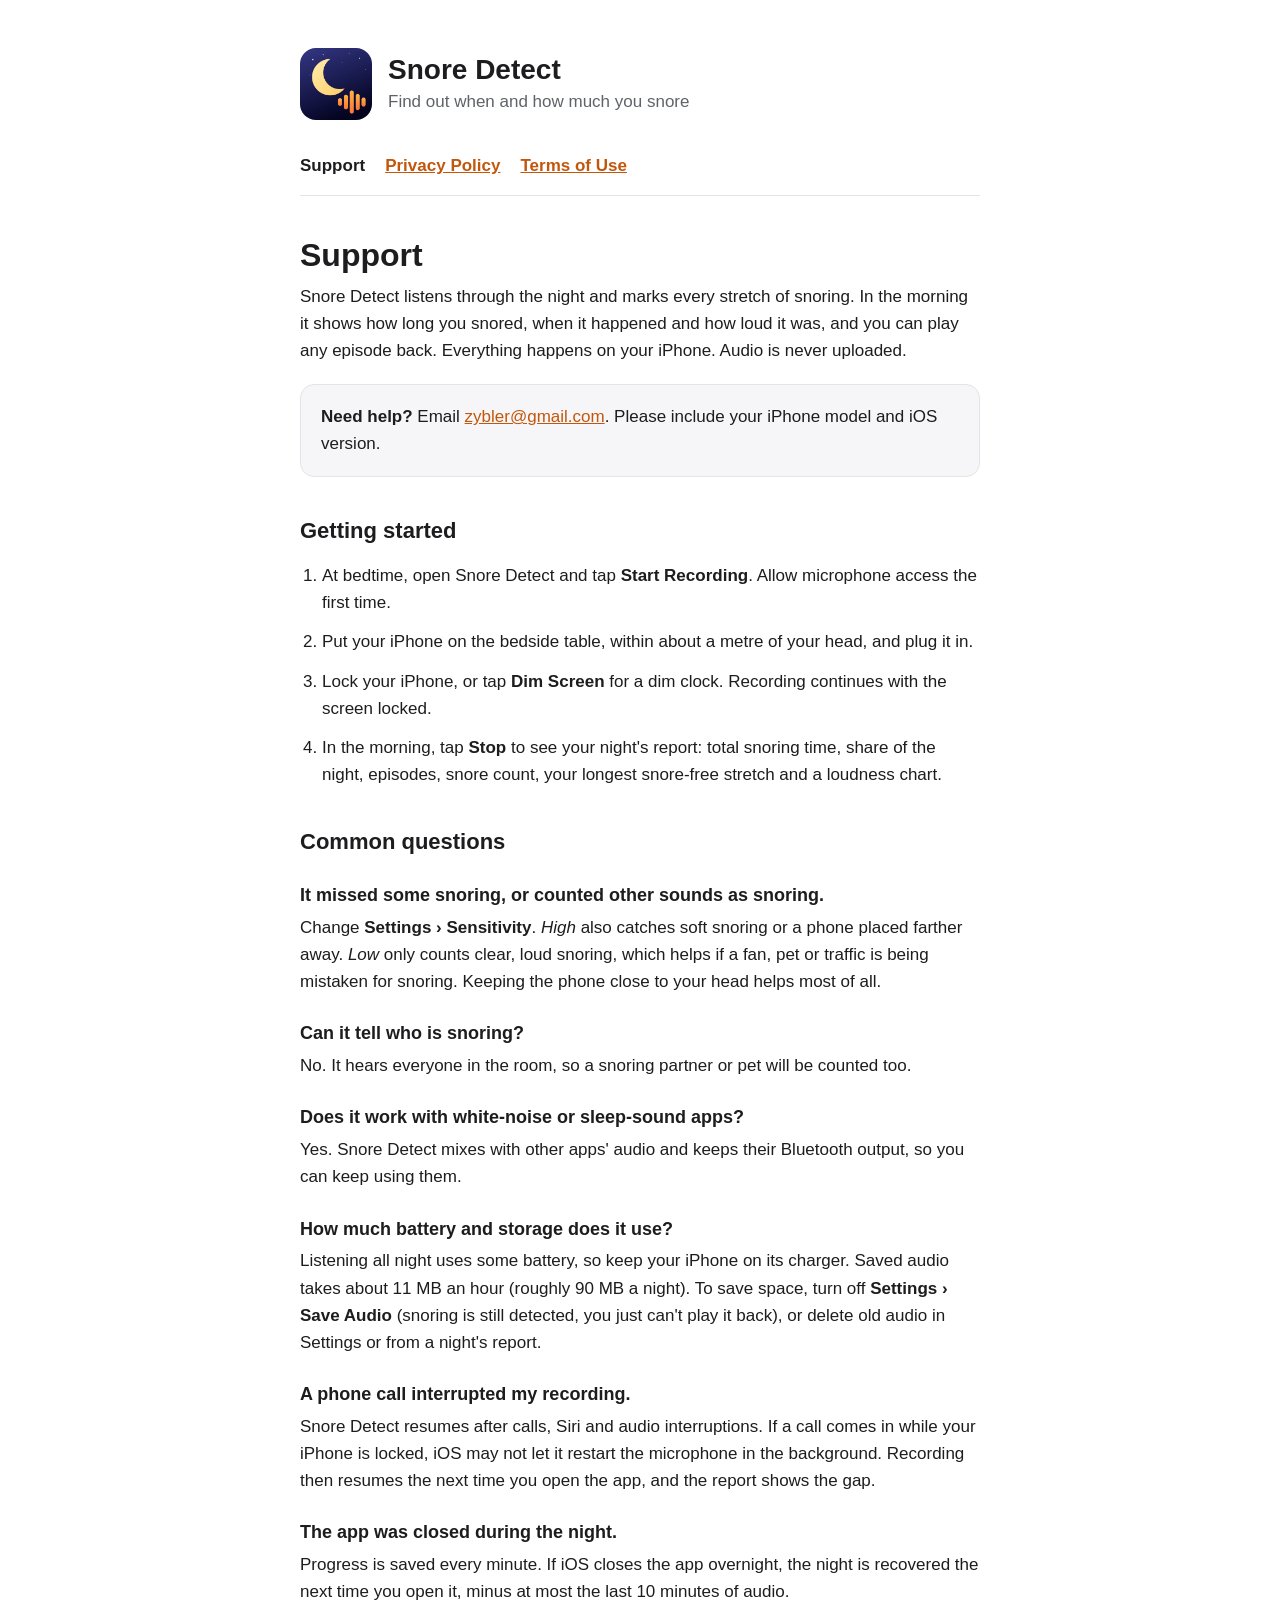
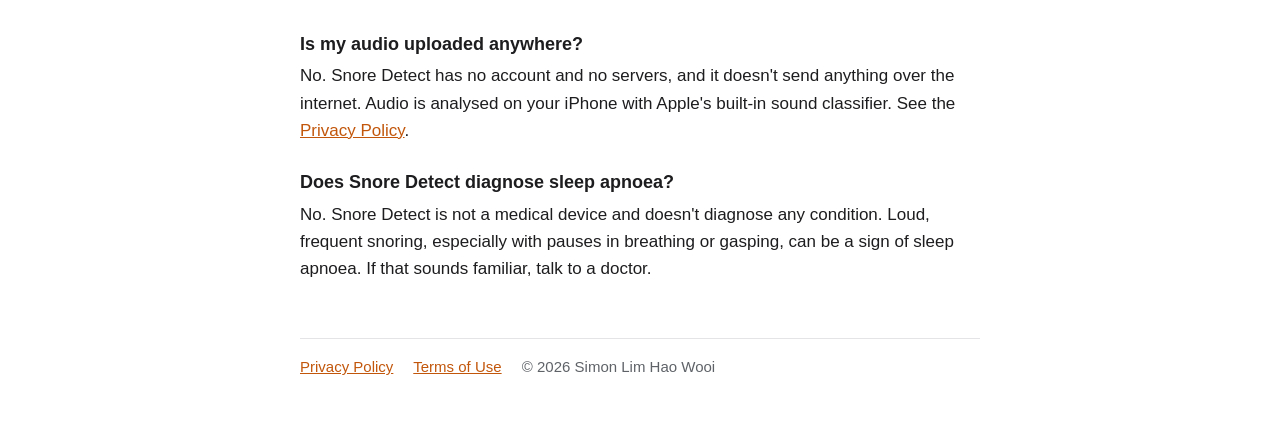
==== index.html @ 736b81da "Add Snore Detect support, privacy policy and terms pages Co-Authored-By: Claude Opus 5.5 <noreply@an" ====
<!doctype html>
<html lang="en-AU">
<head>
  <meta charset="utf-8">
  <meta name="viewport" content="width=device-width, initial-scale=1">
  <title>Snore Detect Support</title>
  <meta name="description" content="Help and support for Snore Detect, the iPhone app that detects snoring through the night, entirely on your device.">
  <link rel="icon" href="icon.png">
  <link rel="stylesheet" href="style.css">
</head>
<body>
<main>
  <header class="app">
    <img src="icon.png" alt="Snore Detect app icon">
    <div>
      <p class="name">Snore Detect</p>
      <p class="tagline">Find out when and how much you snore</p>
    </div>
  </header>

  <nav class="top">
    <a href="./" aria-current="page">Support</a>
    <a href="privacy.html">Privacy Policy</a>
    <a href="terms.html">Terms of Use</a>
  </nav>

  <h1>Support</h1>
  <p>Snore Detect listens through the night and marks every stretch of snoring. In the morning it shows how long you snored, when it happened and how loud it was, and you can play any episode back. Everything happens on your iPhone. Audio is never uploaded.</p>

  <div class="card">
    <p><strong>Need help?</strong> Email <a href="mailto:zybler@gmail.com?subject=Snore%20Detect%20support">zybler@gmail.com</a>. Please include your iPhone model and iOS version.</p>
  </div>

  <h2>Getting started</h2>
  <ol>
    <li>At bedtime, open Snore Detect and tap <strong>Start Recording</strong>. Allow microphone access the first time.</li>
    <li>Put your iPhone on the bedside table, within about a metre of your head, and plug it in.</li>
    <li>Lock your iPhone, or tap <strong>Dim Screen</strong> for a dim clock. Recording continues with the screen locked.</li>
    <li>In the morning, tap <strong>Stop</strong> to see your night's report: total snoring time, share of the night, episodes, snore count, your longest snore-free stretch and a loudness chart.</li>
  </ol>

  <h2>Common questions</h2>

  <h3>It missed some snoring, or counted other sounds as snoring.</h3>
  <p>Change <strong>Settings › Sensitivity</strong>. <em>High</em> also catches soft snoring or a phone placed farther away. <em>Low</em> only counts clear, loud snoring, which helps if a fan, pet or traffic is being mistaken for snoring. Keeping the phone close to your head helps most of all.</p>

  <h3>Can it tell who is snoring?</h3>
  <p>No. It hears everyone in the room, so a snoring partner or pet will be counted too.</p>

  <h3>Does it work with white-noise or sleep-sound apps?</h3>
  <p>Yes. Snore Detect mixes with other apps' audio and keeps their Bluetooth output, so you can keep using them.</p>

  <h3>How much battery and storage does it use?</h3>
  <p>Listening all night uses some battery, so keep your iPhone on its charger. Saved audio takes about 11 MB an hour (roughly 90 MB a night). To save space, turn off <strong>Settings › Save Audio</strong> (snoring is still detected, you just can't play it back), or delete old audio in Settings or from a night's report.</p>

  <h3>A phone call interrupted my recording.</h3>
  <p>Snore Detect resumes after calls, Siri and audio interruptions. If a call comes in while your iPhone is locked, iOS may not let it restart the microphone in the background. Recording then resumes the next time you open the app, and the report shows the gap.</p>

  <h3>The app was closed during the night.</h3>
  <p>Progress is saved every minute. If iOS closes the app overnight, the night is recovered the next time you open it, minus at most the last 10 minutes of audio.</p>

  <h3>Is my audio uploaded anywhere?</h3>
  <p>No. Snore Detect has no account and no servers, and it doesn't send anything over the internet. Audio is analysed on your iPhone with Apple's built-in sound classifier. See the <a href="privacy.html">Privacy Policy</a>.</p>

  <h3>Does Snore Detect diagnose sleep apnoea?</h3>
  <p>No. Snore Detect is not a medical device and doesn't diagnose any condition. Loud, frequent snoring, especially with pauses in breathing or gasping, can be a sign of sleep apnoea. If that sounds familiar, talk to a doctor.</p>

  <footer>
    <a href="privacy.html">Privacy Policy</a>
    <a href="terms.html">Terms of Use</a>
    <span>© 2026 Simon Lim Hao Wooi</span>
  </footer>
</main>
</body>
</html>
---- style.css ----
:root {
  --bg: #ffffff;
  --text: #1d1d1f;
  --muted: #5f6368;
  --accent: #c2570c;
  --rule: #e4e4e7;
  --card: #f6f6f8;
  color-scheme: light dark;
}

@media (prefers-color-scheme: dark) {
  :root {
    --bg: #0d0f14;
    --text: #ececf1;
    --muted: #a1a1aa;
    --accent: #ff9f45;
    --rule: #26272d;
    --card: #16181f;
  }
}

* { box-sizing: border-box; }

body {
  margin: 0;
  background: var(--bg);
  color: var(--text);
  font: 17px/1.6 -apple-system, BlinkMacSystemFont, "SF Pro Text", "Segoe UI", Roboto, Helvetica, Arial, sans-serif;
  -webkit-text-size-adjust: 100%;
}

main {
  max-width: 720px;
  margin: 0 auto;
  padding: 48px 20px 64px;
}

header.app {
  display: flex;
  align-items: center;
  gap: 16px;
  margin-bottom: 32px;
}

header.app img {
  width: 72px;
  height: 72px;
  border-radius: 16px;
}

header.app .name {
  font-size: 28px;
  font-weight: 700;
  line-height: 1.2;
  margin: 0;
}

header.app .tagline {
  margin: 2px 0 0;
  color: var(--muted);
}

nav.top {
  display: flex;
  flex-wrap: wrap;
  gap: 8px 20px;
  margin-bottom: 40px;
  padding-bottom: 16px;
  border-bottom: 1px solid var(--rule);
}

nav.top a { font-weight: 600; }
nav.top a[aria-current="page"] { color: var(--text); text-decoration: none; }

h1 { font-size: 32px; line-height: 1.2; margin: 0 0 8px; }
h2 { font-size: 22px; line-height: 1.3; margin: 40px 0 8px; }
h3 { font-size: 18px; margin: 24px 0 4px; }

p, li { margin: 0 0 12px; }
ul, ol { padding-left: 22px; }

a { color: var(--accent); }

.meta { color: var(--muted); margin-bottom: 24px; }

.card {
  background: var(--card);
  border: 1px solid var(--rule);
  border-radius: 14px;
  padding: 18px 20px;
  margin: 20px 0;
}

.card p:last-child { margin-bottom: 0; }

footer {
  margin-top: 56px;
  padding-top: 16px;
  border-top: 1px solid var(--rule);
  color: var(--muted);
  font-size: 15px;
}

footer a { margin-right: 16px; }
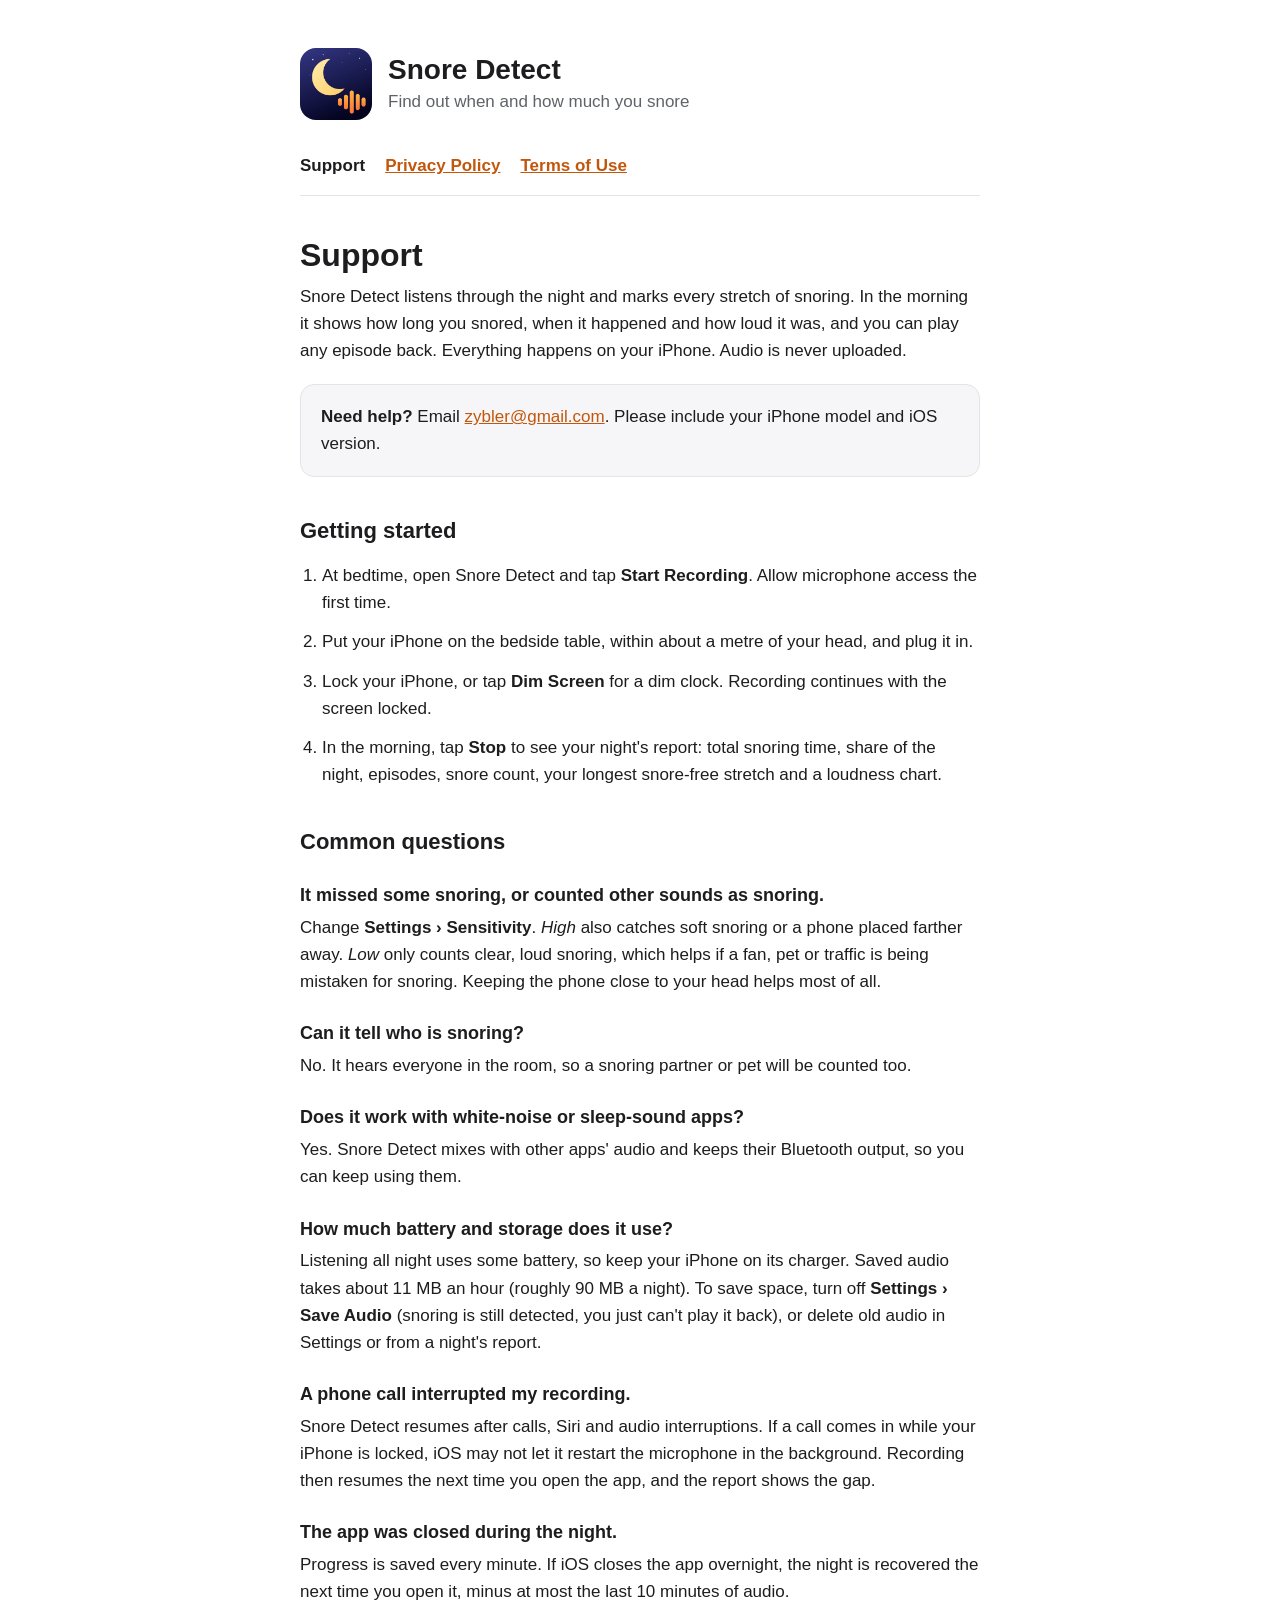
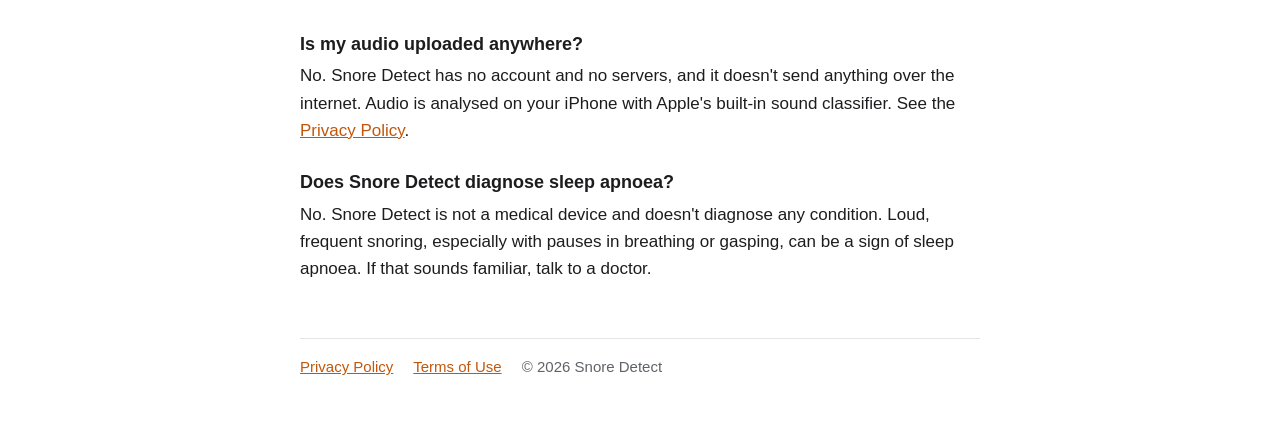
==== commit af2feac1: "Remove the developer's personal name from the site The privacy policy and terms now say the app is m" ====
--- a/index.html
+++ b/index.html
@@ -68,7 +68,7 @@
   <footer>
     <a href="privacy.html">Privacy Policy</a>
     <a href="terms.html">Terms of Use</a>
-    <span>© 2026 Simon Lim Hao Wooi</span>
+    <span>© 2026 Snore Detect</span>
   </footer>
 </main>
 </body>
